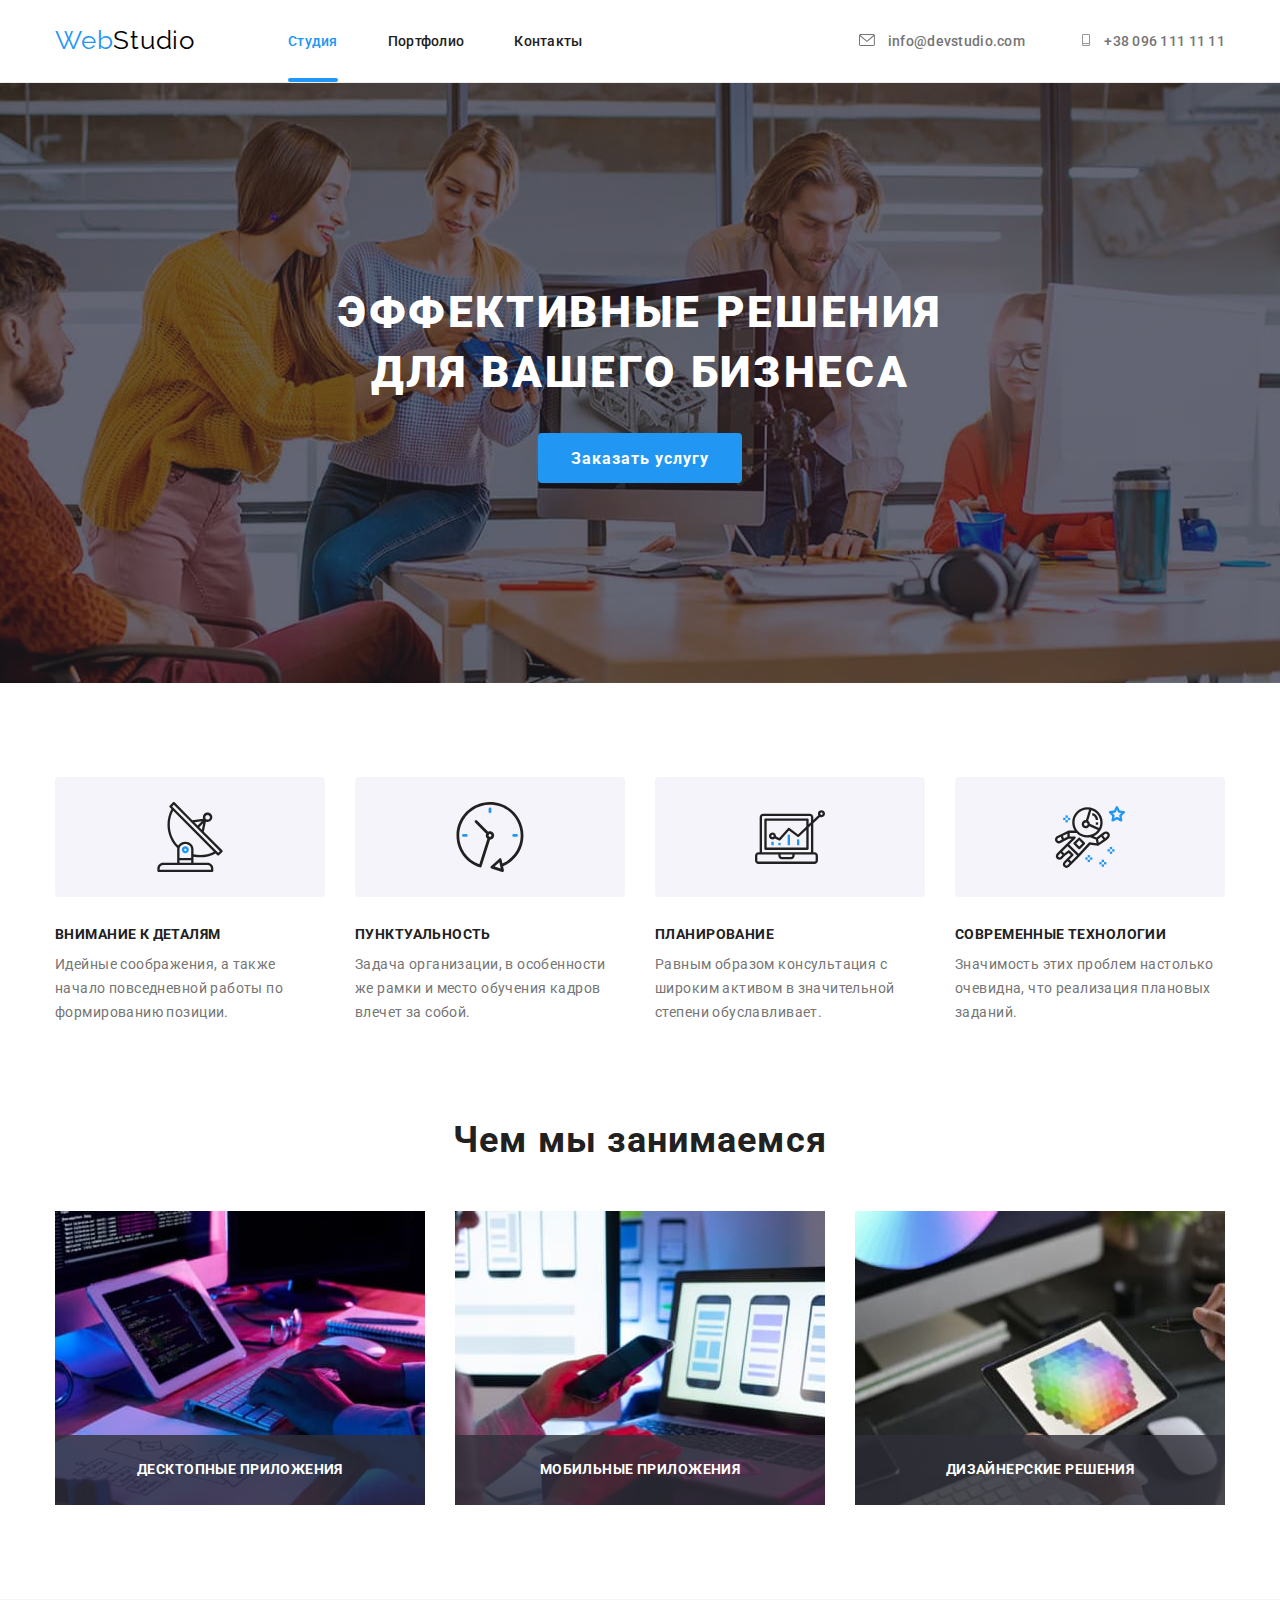
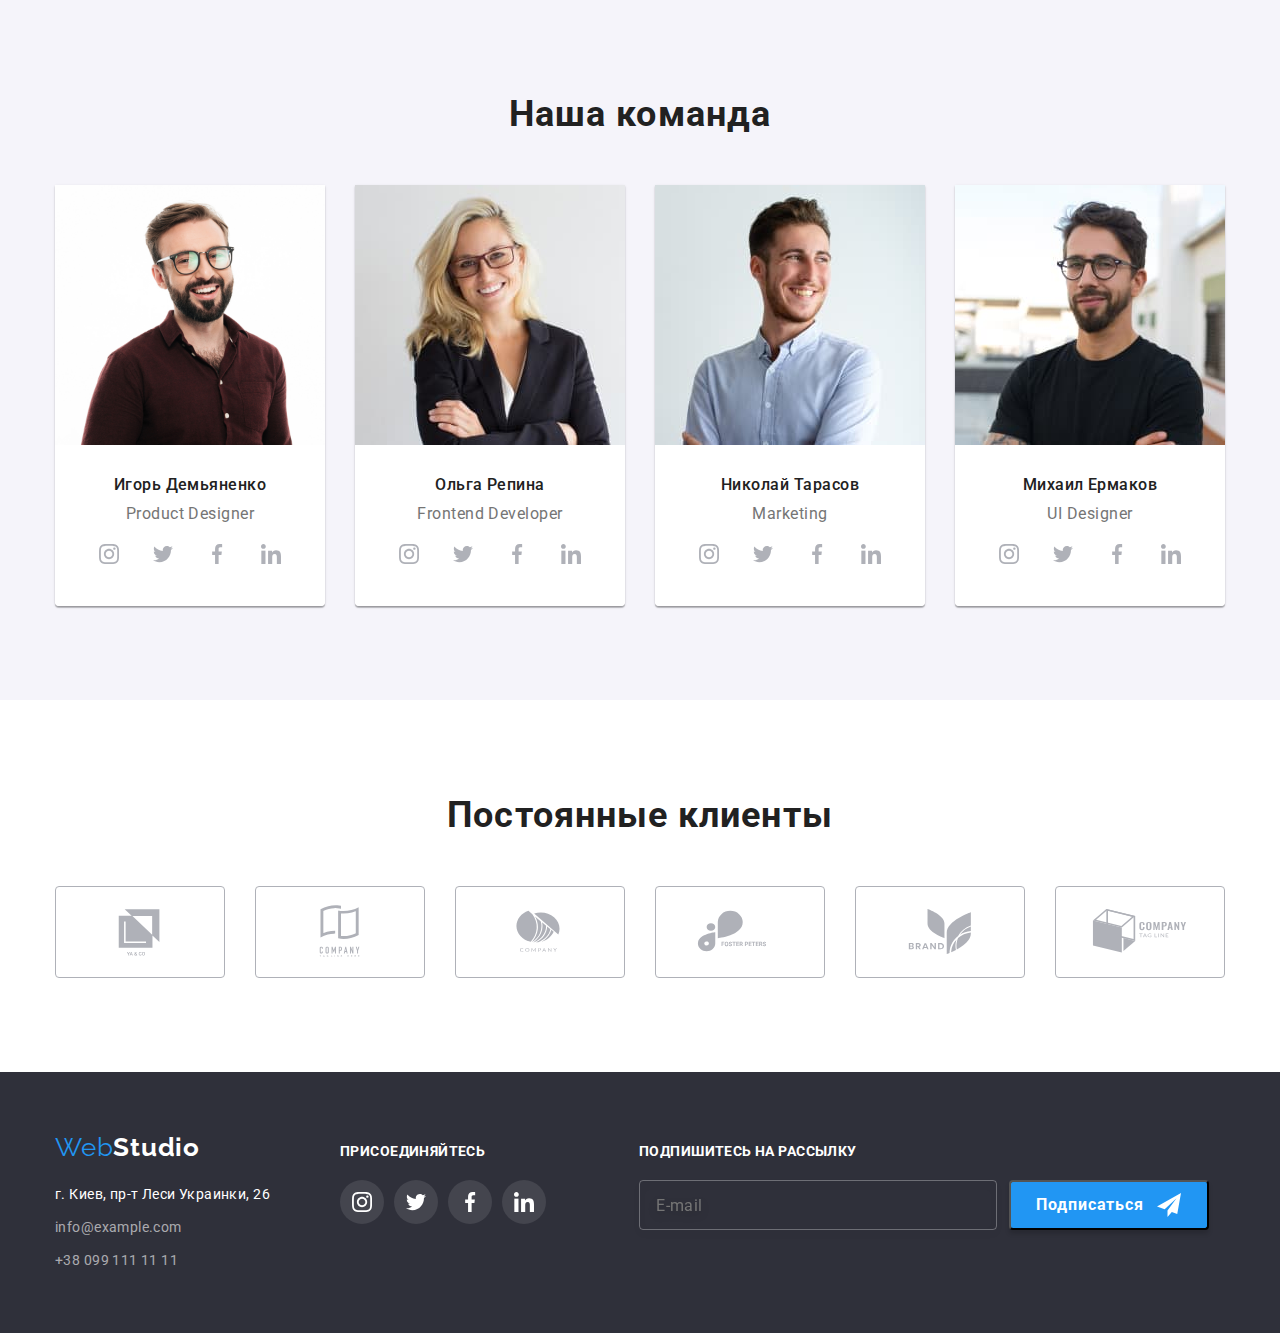
==== index.html @ d25ee1db "8 модуль старт" ====
<!DOCTYPE html>
<html lang="ru">

<head>
    <meta charset="UTF-8">
    <meta http-equiv="X-UA-Compatible" content="IE=edge">
    <meta name="viewport" content="width=device-width, initial-scale=1.0">
    <title>Document</title>   
    <link rel="preconnect" href="https://fonts.googleapis.com">
    <link rel="preconnect" href="https://fonts.gstatic.com" crossorigin>
    <link
        href="https://fonts.googleapis.com/css2?family=Raleway:wght@700&family=Roboto:wght@400;500;700;900&display=swap"
        rel="stylesheet">
        <link rel="stylesheet" href="https://cdnjs.cloudflare.com/ajax/libs/modern-normalize/1.1.0/modern-normalize.min.css">
        <link rel="stylesheet" href="./css/style.css">
</head>

<body>

    <header class="header">
<!-----------------Шапка с элементами навигации-------------->
        <nav class="container">
            <a href="./index.html" class="logo-web link">Web<span class="logo-studio-head">Studio</span></a>
            <ul class="nav-item-list list">
                <li class="item">
                    <a href="./index.html" class="nav-item-link link current">Студия</a>
                </li>
                <li class="item">
                    <a href="./portfolio.html" class="nav-item-link link">Портфолио</a>
                </li>
                <li class="item">
                    <a href="" class="nav-item-link link">Контакты</a>
                </li>
            </ul>
    
            <div class="header-contacts">
    
                <a href="mailto:info@devstudio.com" class="mail-header link">
                    <svg class="header-mail-icon" width="16" height="12">
                        <use href="./images/icons/symbol-defs.svg#icon-envelope">
                        </use>
                    </svg>
                    info@devstudio.com
                </a>
    
                <a href="tel:+380961111111" class="phone-header link">
                    <svg class="header-phone-icon" width="16" height="12">
                        <use href="./images/icons/symbol-defs.svg#icon-phone-header">
                        </use>
                    </svg>+38 096 111 11 11
                </a>
            </div>
        </nav>
    
    </header>
    <main>
<!----------------Герой--------------------------------->
            <section class="hero">
            <h1 class="hero-title">Эффективные решения <br>для вашего бизнеса<br></h1>
            <div class="container">
            <button class="hero-button" type="button" data-modal-open>Заказать услугу</button>
            </div>
        </section>

<!---------------Секция "особенности"------------------>
        <section class="features">
            <div class="container">
                <h2 class="features-list-title"></h2>
                <ul class="features-list list">
                    <li class="item">
                        <div class="each-feature">
                            <div class="feature-icon-area">
                                <svg class="feature-icon" width="70" height="70">
                                    <use href="./images/icons/symbol-defs.svg#icon-antenna-1">
                                    </use>
                                </svg>
                            </div>
                            <h3 class="features-title">Внимание к деталям</h3>
                            <p class="features-item">Идейные соображения, а также начало повседневной работы по формированию
                            позиции.</p>
                        </div>
                    </li>
                    <li class="item">
                        <div class="each-feature">
                            <div class="feature-icon-area">                            
                                <svg class="feature-icon" width="70" height="70">
                                    <use href="./images/icons/symbol-defs.svg#icon-clock-1">
                                    </use>
                                </svg>
                            </div>
                            <h3 class="features-title">Пунктуальность</h3>
                            <p class="features-item">Задача организации, в особенности же рамки и место обучения кадров влечет
                            за собой.</p>
                        </div>
                    </li>
                    <li class="item">
                        <div class="each-feature">
                            <div class="feature-icon-area">
                                <svg class="feature-icon" width="70" height="70">
                                    <use href="./images/icons/symbol-defs.svg#icon-diagram-1">
                                    </use>
                                </svg>
                            </div>
                            <h3 class="features-title">Планирование</h3>
                            <p class="features-item">Равным образом консультация с широким активом в значительной степени
                            обуславливает.</p>
                        </div>
                    </li>
                    <li class="item">
                        <div class="each-feature">
                            <div class="feature-icon-area">
                                <svg class="feature-icon" width="70" height="70">
                                    <use href="./images/icons/symbol-defs.svg#icon-astronaut-1">
                                    </use>
                                </svg>
                            </div>
                            <h3 class="features-title">Современные технологии</h3>
                            <p class="features-item">Значимость этих проблем настолько очевидна, что реализация плановых
                            заданий.</p>
                        </div>
                    </li>
                </ul>
            </div>
        </section>
<!----------------Чем мы занимаемся--------------------->
        <section class="what-are-we-doing">        
            <div class="container">
                <h2 class="what-are-we-doing-title">Чем мы занимаемся</h2>
                <ul class="what-are-we-doing-list list">
                    <li class="item">
                        <div class="what-are-we-doing-wrap">
                        <img class="what-are-we-doing-image" src="./images/what-are-we-doing/box-1.jpg" alt="руки на клавиатуре" width="370" height="294">
                        <p class="what-are-we-doing-sign">Десктопные приложения</p>
                        </div>
                    </li>
                    <li class="item">
                        <div class="what-are-we-doing-wrap">
                        <img class="what-are-we-doing-image" src="./images/what-are-we-doing/box-2.jpg" alt="ноутбук и смартфон" width="370" height="294">
                        <p class="what-are-we-doing-sign">Мобильные приложения</p>
                        </div>
                    </li>
                    <li class="item">
                        <div class="what-are-we-doing-wrap">
                        <img class="what-are-we-doing-image" src="./images/what-are-we-doing/box-3.jpg" alt="цветовая палитра на планшете" width="370" height="294">
                        <p class="what-are-we-doing-sign">Дизайнерские решения</p>
                        </div>
                    </li>
                </ul>
            </div>
        </section>
            
<!------------------Наша команда---------------------->
        
        <section class="our-team">
            <div class="container">
                <h2 class="our-team-title">Наша команда</h2>
                <ul class="our-team-list list">
                <li class="item">
                    <img class="team-image" src="./images/our-team/ihor.jpg" alt="Мужчина в очках и рубашке" width="270" height="260">
                    <div class="our-team-sign">
                        <h3 class="our-team-name">Игорь Демьяненко</h3>
                        <p class="our-team-spec">Product Designer</p>
                        <ul class="team-spec-soc-list list">
                            <li class="team-spec-soc-item">
                                <a href="" class="team-spec-soc-link link">
                                    <svg class="team-spec-soc-icon" width="20" height="20">
                                        <use href="./images/icons/symbol-defs.svg#icon-instagram-2">
                                        </use>
                                    </svg>
                                </a>
                            </li>
                            <li class="team-spec-soc-item">
                                <a href="" class="team-spec-soc-link link">
                                    <svg class="team-spec-soc-icon" width="20" height="20">
                                        <use href="./images/icons/symbol-defs.svg#icon-twitter-1">                                    
                                        </use>
                                    </svg>
                                </a>
                            </li>
                            <li class="team-spec-soc-item">
                                <a href="" class="team-spec-soc-link link">
                                    <svg class="team-spec-soc-icon" width="20" height="20">
                                        <use href="./images/icons/symbol-defs.svg#icon-facebook-1">
                                        </use>
                                    </svg>
                                </a>
                            </li>
                            <li class="team-spec-soc-item">
                                <a href="" class="team-spec-soc-link link">
                                    <svg class="team-spec-soc-icon" width="20" height="20">
                                        <use href="./images/icons/symbol-defs.svg#icon-linkedin-1">
                                        </use>
                                    </svg>
                                </a>
                            </li>
                        </ul>
                    </div>
                </li>
                <li class="item">
                    <img class="team-image" src="./images/our-team/olha.jpg" alt="Белокурая девушка в очках и костюме" width="270"
                        height="260">
                    <div class="our-team-sign">
                        <h3 class="our-team-name">Ольга Репина</h3>
                        <p class="our-team-spec">Frontend Developer</p>
                        <ul class="team-spec-soc-list list">
                            <li class="team-spec-soc-item">
                                <a href="" class="team-spec-soc-link link">
                                    <svg class="team-spec-soc-icon" width="20" height="20">
                                        <use href="./images/icons/symbol-defs.svg#icon-instagram-2">
                                        </use>
                                    </svg>
                                </a>
                            </li>
                            <li class="team-spec-soc-item">
                                <a href="" class="team-spec-soc-link link">
                                    <svg class="team-spec-soc-icon" width="20" height="20">
                                        <use href="./images/icons/symbol-defs.svg#icon-twitter-1">
                                        </use>
                                    </svg>
                                </a>
                            </li>
                            <li class="team-spec-soc-item">
                                <a href="" class="team-spec-soc-link link">
                                    <svg class="team-spec-soc-icon" width="20" height="20">
                                        <use href="./images/icons/symbol-defs.svg#icon-facebook-1">
                                        </use>
                                    </svg>
                                </a>
                            </li>
                            <li class="team-spec-soc-item">
                                <a href="" class="team-spec-soc-link link">
                                    <svg class="team-spec-soc-icon" width="20" height="20">
                                        <use href="./images/icons/symbol-defs.svg#icon-linkedin-1">
                                        </use>
                                    </svg>
                                </a>
                            </li>
                        </ul>
                    </div>
                </li>
                <li class="item">
                    <img class="team-image" src="./images/our-team/nik.jpg" alt="Мужчина в рубашке" width="270" height="260">
                    <div class="our-team-sign">
                        <h3 class="our-team-name">Николай Тарасов</h3>
                        <p class="our-team-spec">Marketing</p>
                        <ul class="team-spec-soc-list list">
                            <li class="team-spec-soc-item">
                                <a href="" class="team-spec-soc-link link">
                                    <svg class="team-spec-soc-icon" width="20" height="20">
                                        <use href="./images/icons/symbol-defs.svg#icon-instagram-2">
                                        </use>
                                    </svg>
                                </a>
                            </li>
                            <li class="team-spec-soc-item">
                                <a href="" class="team-spec-soc-link link">
                                    <svg class="team-spec-soc-icon" width="20" height="20">
                                        <use href="./images/icons/symbol-defs.svg#icon-twitter-1">
                                        </use>
                                    </svg>
                                </a>
                            </li>
                            <li class="team-spec-soc-item">
                                <a href="" class="team-spec-soc-link link">
                                    <svg class="team-spec-soc-icon" width="20" height="20">
                                        <use href="./images/icons/symbol-defs.svg#icon-facebook-1">
                                        </use>
                                    </svg>
                                </a>
                            </li>
                            <li class="team-spec-soc-item">
                                <a href="" class="team-spec-soc-link link">
                                    <svg class="team-spec-soc-icon" width="20" height="20">
                                        <use href="./images/icons/symbol-defs.svg#icon-linkedin-1">
                                        </use>
                                    </svg>
                                </a>
                            </li>
                        </ul>
                    </div>
                </li>
                <li class="item">
                    <img class="team-image" src="./images/our-team/michael.jpg" alt="Мужчина в очках и футболке" width="270" height="260">
                    <div class="our-team-sign">
                        <h3 class="our-team-name">Михаил Ермаков</h3>
                        <p class="our-team-spec">UI Designer</p>
                        <ul class="team-spec-soc-list list">
                            <li class="team-spec-soc-item">
                                <a href="" class="team-spec-soc-link link">
                                    <svg class="team-spec-soc-icon" width="20" height="20">
                                        <use href="./images/icons/symbol-defs.svg#icon-instagram-2">
                                        </use>
                                    </svg>
                                </a>
                            </li>
                            <li class="team-spec-soc-item">
                                <a href="" class="team-spec-soc-link link">
                                    <svg class="team-spec-soc-icon" width="20" height="20">
                                        <use href="./images/icons/symbol-defs.svg#icon-twitter-1">
                                        </use>
                                    </svg>
                                </a>
                            </li>
                            <li class="team-spec-soc-item">
                                <a href="" class="team-spec-soc-link link">
                                    <svg class="team-spec-soc-icon" width="20" height="20">
                                        <use href="./images/icons/symbol-defs.svg#icon-facebook-1">
                                        </use>
                                    </svg>
                                </a>
                            </li>
                            <li class="team-spec-soc-item">
                                <a href="" class="team-spec-soc-link link">
                                    <svg class="team-spec-soc-icon" width="20" height="20">
                                        <use href="./images/icons/symbol-defs.svg#icon-linkedin-1">
                                        </use>
                                    </svg>
                                </a>
                            </li>
                        </ul>
                    </div>
                </li>
                </ul>
            </div>
        </section>

<!-- --------ПОСТОЯННЫЕ КЛИЕНТЫ------------ -->

        <section class="regular-clients">
            <div class="container">
                <h2 class="regular-clients-title">Постоянные клиенты</h2>
                    <ul class="regular-clients-list list">
                        <li class="regular-clients-item">
                            <a href="" class="regular-clients-link">
                                <svg class="regular-clients-icon" width="106" height="60">
                                    <use href="./images/icons/symbol-defs.svg#icon-const-client-1">
                                    </use>
                                </svg>                             
                            </a>
                        </li>
                        <li class="regular-clients-item">
                            <a href="" class="regular-clients-link">
                                <svg class="regular-clients-icon" width="106" height="60">
                                    <use href="./images/icons/symbol-defs.svg#icon-const-client-2">
                                    </use>
                                </svg>
                            </a>
                        </li>
                        <li class="regular-clients-item">
                            <a href="" class="regular-clients-link">
                                <svg class="regular-clients-icon" width="106" height="60">
                                    <use href="./images/icons/symbol-defs.svg#icon-const-client-3">
                                    </use>
                                </svg>
                            </a>
                        </li>
                        <li class="regular-clients-item">
                            <a href="" class="regular-clients-link">
                                <svg class="regular-clients-icon" width="106" height="60">
                                    <use href="./images/icons/symbol-defs.svg#icon-const-client-4">
                                    </use>
                                </svg>
                            </a>
                        </li>
                        <li class="regular-clients-item">
                            <a href="" class="regular-clients-link">
                                <svg class="regular-clients-icon" width="106" height="60">
                                    <use href="./images/icons/symbol-defs.svg#icon-const-client-5">
                                    </use>
                                </svg>
                            </a>
                        </li>
                        <li class="regular-clients-item">
                            <a href="" class="regular-clients-link">
                                <svg class="regular-clients-icon" width="106" height="60">
                                    <use href="./images/icons/symbol-defs.svg#icon-const-client-6">
                                    </use>
                                </svg>
                            </a>
                        </li>
                    </ul>
        </section>
            
    </main>
    <footer>
<!----------------Подвал---------------------------->
        <div class="footer">
            <div class="container">
                <ul class="footer-list list">
                    <li class="first-footer-list">
                        <!-- ЛОГО ФУТЕР -->
                        <a href="./index.html" class="logo-web-footer link">Web<span class="logo-studio-foot">Studio</span></a>
                        <!--Адреса и контакты-->
                        <address class="adress">г. Киев, пр-т Леси Украинки, 26</address>
                            <div class="footer-contacts">
                                <a class="mail link" href="mailto:info@example.com">info@example.com</a>
                                <a class="phone link" href="tel:+380991111111">+38 099 111 11 11</a>
                            </div>
                    </li>
                    <li class="second-footer-list list">
                        <h3 class="second-footer-list-title">присоединяйтесь</h3>
                        <ul class="our-soc-links-list list">
                            <li class="our-soc-item">
                                <a href="" class="our-soc-link link">
                                    <svg class="our-soc-icon" width="20" height="20">
                                        <use href="./images/icons/symbol-defs.svg#icon-instagram-2">
                                        </use>
                                    </svg>
                                </a>
                            </li>
                            <li class="our-soc-item">
                            <a href="" class="our-soc-link link">
                                <svg class="our-soc-icon" width="20" height="20">
                                    <use href="./images/icons/symbol-defs.svg#icon-twitter-1">
                                    </use>
                                </svg>
                            </a>
                            </li>
                            <li class="our-soc-item">
                            <a href="" class="our-soc-link link">
                                <svg class="our-soc-icon" width="20" height="20">
                                    <use href="./images/icons/symbol-defs.svg#icon-facebook-1">
                                    </use>
                                </svg>
                            </a>
                            </li>
                            <li class="our-soc-item">
                            <a href="" class="our-soc-link link">
                                <svg class="our-soc-icon" width="20" height="20">
                                    <use href="./images/icons/symbol-defs.svg#icon-linkedin-1">
                                    </use>
                                </svg>
                            </a>
                            </li>
                        </ul>                        
                    </li>
                    <li class="email-footer">
                    <form class="form-email-footer">
                        <label class="form-email-footer-field">
                            <span class="form-emeil-label">Подпишитесь на рассылку</span>
                            <input type="e-mail" class="form-emeil-input" name="mail" placeholder="E-mail" />
                        </label>
                    </form>
                    </li>
                    <li class="submit-footer">
                        <form class="form-submit-footer">
                            <label class="form-submit-footer-lable">
                                <button type="submit" class="form-submit-btn">Подписаться</button>
                                <svg class="form-submit-footer-icon" width="24" height="24">
                                    <use href="./images/icons/symbol-defs.svg#icon-icon-send">
                                    </use>
                                </svg>
                            </label>
                        </form>
                    </li>                  
                        
                </ul>
            </div>
        </div>
    </footer>
    <!------------------ Модальное окно спрятано ------------------------------->

        <div class="modal-bcg is-hidden" data-modal>
            <div class="modal">
                <button type="button" class="modal-close" data-modal-close><svg class="close-icon" width="20" height="20">
                        <use href="./images/icons/symbol-defs.svg#icon-close-black-18dp-2-1">
                        </use>
                </svg></button> 
    <!-------------------Модальное окно содержание------------------------------>

                <h2 class="modal-title">Оставьте свои данные, мы вам перезвоним</h2>
                <form class="modal-form-inputs">
                    <label class="modal-form-field">
                        <span class="modal-form-label">Имя</span>
                        <div class="input-wrap">
                            <input type="text" class="modal-form-input" name="name" placeholder=" " />
                            <svg class="modal-icon" width="18" height="18">
                                <use href="./images/icons/symbol-defs.svg#icon-person-black">
                                </use>
                            </svg>                            
                        </div>                        
                        
                    </label>

                    <label class="modal-form-field">
                        <span class="modal-form-label">Телефон</span>
                            <div class="input-wrap">
                                <input type="tel" class="modal-form-input" name="tel" placeholder=" " />
                                <svg class="modal-icon" width="18" height="18">
                                    <use href="./images/icons/symbol-defs.svg#icon-phone-black">
                                    </use>
                                </svg>                                
                            </div>                        
                    </label>

                    <label class="modal-form-field">
                        <span class="modal-form-label">Почта</span>
                        <div class="input-wrap">
                            <input type="email" class="modal-form-input" name="mail" placeholder=" " />
                            <svg class="modal-icon" width="18" height="18">
                                <use href="./images/icons/symbol-defs.svg#icon-email-black">
                                </use>
                            </svg>                            
                        </div>                        
                    </label>                
                    <label class="modal-form-field">
                        <span class="modal-form-coment">Комментарий</span>
                        <textarea class="modal-text-area" placeholder="Введите текст" name="coment"></textarea>
                    </label>
                
                <div class="modal-form-check">
                    <label class="modal-form-field">
                        <input type="checkbox" class="modal-form-check-input" name="agreement-conditions" placeholder=" "/>
                        
                        <span class="modal-form-agree">Соглашаюсь с рассылкой и принимаю <a class="treaty-link" href="">Условия договора</a></span>
                    </label>
                </div>        
                    
                
                    <div class="button-submit">
                        <label class="modal-form-field">
                            <button type="submit" class="modal-form-submit-btn">Отправить</button>
                        </label>
                    </div>
                    
                </>
                
                          
            </div>
        </div>
    
    <script src="./js/modal.js"></script>
</body>
</html>
---- css/style.css ----
:root {
  --primary-text-color: #757575;
  --secondary-text-color: #212121;
  --tertiary-text-color: #ffffff;
  --accent-color: #2196f3;
  --timing-function: cubic-bezier(0.4, 0, 0.2, 1);
}

/* .font-family: "Raleway", sans-serif;
.font-family: "Roboto", sans-serif; */

/* Web-studio */
body {
  background-color: #ffffff;
  color: var(--primary-text-color);
  font-family: "Roboto", sans-serif;

}

.list {
  list-style: none;
  padding: 0px;
  margin: 0px;
}

.link {
  text-decoration: none;
}

/* Палитра цветов студия*/
/* #212121 вторичный цвет */
/* #757575 цвет основного текста */
/* #2196F3 акцент и "web" в лого */
/* #FFFFFF третичный белый, основной фон и фон шапки */
/* #000000 "studio" в лого чёрный */
/* #2F303A цвет фона героя и футера */
/* #F5F4FA цвет фона секции "наша команда" и кнопки фильтров */
/* rgba(255, 255, 255, 0.6) цвет e-mail и номера телефона футер */

.container {
  width: 1200px;
  padding-left: 15px;
  padding-right: 15px;
  margin: 0 auto;
  /* outline: 2px solid tomato; */
}

/* Стилизируем header */
.header {
  background-color: var(--tertiary-text-color);
  border-bottom: 1px solid #ECECEC;
}

/* Логотип */
.header .container {
  display: flex;
  align-items: center;
}

.logo-web {
  padding-bottom: 25px;
  padding-top: 24px;
  color: var(--accent-color);
  font-family: Raleway;
  font-weight: 700px;
  font-size: 26px;
  line-height: 1.19;
  letter-spacing: 0.03em;
}

.logo-studio-head {
  padding-bottom: 25px;
  padding-top: 24px;
  color: #000000;
  font-family: Raleway;
  font-weight: 700px;
  font-size: 26px;
  line-height: 1.19;
  letter-spacing: 0.03em;
}

/* --------------Элементы навигации---------- */
.nav-item-list {
  display: flex;
  margin-left: 93px ;
  padding-top: 32px;
  padding-bottom: 32px;
  }
.nav-item-link {
  transition-property: color;
  transition-duration: 250ms;
  transition-timing-function: var(--timing-function);
  font-weight: 500;
  font-size: 14px;
  line-height: 1.14;
  letter-spacing: 0.02em;
  color: var(--secondary-text-color);
}
.nav-item-list .item:not(:last-child) {
  margin-right: 50px;
}

.nav-item-list .nav-item-link {
  padding-top: 32px;
  padding-bottom: 32px;
}
.link.current {
  position: relative;
}
.link.current::after{
  content: "";
  position: absolute;
  display: block;
  left: 0px;
  bottom: -1px;
  width: 100%;
  height: 4px;
  background-color: var(--accent-color);
  border-radius: 2px;
  }
.header-contacts {
  margin-left: auto;
}
.mail-header {
  margin-right: 50px;
}

.header-contacts .mail-header,
.header-contacts .phone-header {
  transition-property: color;
  transition-duration: 250ms;
  transition-timing-function: var(--timing-function);
  padding-top: 32px;
  padding-bottom: 32px;
  font-weight: 500;
  font-size: 14px;
  line-height: 1.14;
  letter-spacing: 0.02em;
  color: var(--primary-text-color);
}

.nav-item-link:hover,
.nav-item-link:focus {
  color: var(--accent-color);

}

.header-contacts .mail-header:hover,
.header-contacts .mail-header:focus,
.header-contacts .phone-header:hover,
.header-contacts .phone-header:focus {
  color: var(--accent-color);
}

.header-mail-icon,
.header-phone-icon {
  margin-right: 10px;
  fill: currentColor
}

.nav-item-list .link.current {
  color: var(--accent-color);
}

/* ------------Герой----------------- */
.hero {
  max-width: 1600px;
  margin: 0 auto;
  padding-top: 200px;
  padding-bottom: 200px;
  text-align: center;
  background-color: #2f303a;
  background-image: linear-gradient(
    rgba(47, 48, 58, 0.4),
    rgba(47, 48, 58, 0.4)), 
    url(../images/hero/hero-bg.jpg);
    background-position: center;
    background-repeat: no-repeat;
    background-size: cover;
  }

.hero-title {
  color: var(--tertiary-text-color);
  font-weight: 900;
  font-size: 44px;
  line-height: 1.36;  
  letter-spacing: 0.06em;
  text-transform: uppercase;
  margin-top: 0px;
  margin-bottom: 30px;
}

.hero-button {
  transition-property: background-color;
  transition-duration: 250ms;
  transition-timing-function: var(--timing-function);
  display: inline-block;
  padding: 10px 32px;
  background-color: var(--accent-color);
  color: var(--tertiary-text-color);
  font-weight: 700;
  font-size: 16px;
  line-height: 1.88;
  cursor: pointer;
  border: 1px solid transparent;
  text-align: center;
  letter-spacing: 0.06em;
  min-width: 200px;
  height: 50px;
  border-radius: 4px;
  }
  .hero-button:hover,
  .hero-button:focus{
    background-color: #188CE8;
  }

/* ----------------Особенности-------------------- */
.features {
  padding-top: 94px;
  padding-bottom: 94px;
}
.feature-icon-area {
  display: flex;
  width: 270px;
  height: 120px;
  align-items: center;
  justify-content: center;
  background-color: #F5F4FA;
  border-radius: 4px;
}
.features-list-title{
  margin-top: 0px;
  margin-bottom: 0px;
}
.features-title {
  color: var(--secondary-text-color);
  font-weight: 700;
  font-size: 14px;
  line-height: 1.14;
  letter-spacing: 0.03em;
  text-transform: uppercase;
  margin-bottom: 10px;
  margin-top: 30px;
}
.features-list {
  display: flex;
  }
.features-list .item{
  width: 270px;    
}
  .features-list .item:not(:last-child){
  margin-right: 30px;
  }
.features-item {
  font-size: 14px;
  line-height: 1.71;
  letter-spacing: 0.03em;
  margin-bottom: 0px;
  margin-top: 0px;
}
/* -------------Чем мы занимаемся------------------- */
.what-are-we-doing {
text-align: center;
padding-bottom: 94px;
  }
.what-are-we-doing-title {
  color: var(--secondary-text-color);
  font-weight: 700;
  font-size: 36px;
  line-height: 1.17;
  letter-spacing: 0.03em;
  margin-top: 0px;
  margin-bottom: 50px;
  }
  .what-are-we-doing-list{
    display: flex
  }
  .what-are-we-doing-list .item:not(:last-child){
    margin-right: 30px;
  }
  .what-are-we-doing-image {
    display: block;
  }
  .what-are-we-doing-wrap {
    position: relative;
  }
   .what-are-we-doing-sign {
    position: absolute;
    margin-bottom: 0px;
    margin-top: 0px;
    left: 0;
    bottom: 0;
    align-items: center;
    padding-top: 27px;
    padding-bottom: 27px;
    font-weight: 700;
    font-size: 14px;
    line-height: 1.14;
    text-align: center;
    letter-spacing: 0.03em;
    text-transform: uppercase;
    background-color: rgba(47, 48, 58, 0.8);
    width: 100%;
    height: 70px;
    color: var(--tertiary-text-color);
    } 
  /* -----------------------Наша команда-------------------- */
  .our-team {
    text-align: center;
    background-color: #f5f4fa;
    padding-bottom: 94px; 
    padding-top: 94px;
    }
    
  .our-team-list .item {
    box-shadow: 0px 1px 3px rgba(0, 0, 0, 0.12),
    0px 1px 1px rgba(0, 0, 0, 0.14),
    0px 2px 1px rgba(0, 0, 0, 0.2);
    border-radius: 0px 0px 4px 4px;    
  }
.our-team-title,
.regular-clients-title {
  color: var(--secondary-text-color);
  font-weight: 700;
  font-size: 36px;
  line-height: 1.17;
  letter-spacing: 0.03em;  
  margin-top: 0px;
  margin-bottom: 50px;
}
.team-image{
  display: block;
}

.our-team-list{
  display: flex;
}
.our-team-list .item:not(:last-child){
  margin-right: 30px;
}
.our-team-sign{
padding-top: 30px;
padding-bottom: 30px;
background-color: var(--tertiary-text-color);
border-radius: 0px 0px 4px 4px;
}
.our-team-name {
  color: var(--secondary-text-color);
  font-weight: 500;
  font-size: 16px;
  line-height: 1.19;  
  letter-spacing: 0.03em;
  margin-top: 0px;
  margin-bottom: 10px;
}
.our-team-spec { 
  font-size: 16px;
  line-height: 1.19;  
  letter-spacing: 0.03em;
  margin-top: 0px;
  margin-bottom: 9px;
}
.team-spec-soc-list{
  display: flex;
  justify-content: center;
  
}
.team-spec-soc-item + .team-spec-soc-item {
  margin-left: 10px;
}
.team-spec-soc-link {
  transition-property: background-color;
  transition-duration: 250ms;
  transition-timing-function: var(--timing-function);
  display: flex;
  align-items: center;
  justify-content: center;
  width: 44px;
  height: 44px;
  border-radius: 50%;
}
.team-spec-soc-link .team-spec-soc-icon {
  transition-property: fill;
  transition-duration: 250ms;
  transition-timing-function: var(--timing-function);
}
.team-spec-soc-icon {
  fill: #AFB1B8;
}
.team-spec-soc-link:hover,
.team-spec-soc-link:focus {
  background-color: var(--accent-color);
}
.team-spec-soc-link:hover .team-spec-soc-icon,
.team-spec-soc-link:focus .team-spec-soc-icon {
  fill: var(--tertiary-text-color);
}

/* ------------Постоянные клиенты------------- */

.regular-clients {
  text-align: center;  
  padding-bottom: 94px;
  padding-top: 94px;
}
.regular-clients-list {
  display: flex;
  justify-content: center;
}
.regular-clients-link {
  transition-property: border-color;
  transition-duration: 250ms;
  transition-timing-function: var(--timing-function);
  display: flex;
  align-items: center;
  justify-content: center;
  color: #AFB1B8;
  border: 1px solid #AFB1B8;
  border-radius: 4px;
  width: 170px;
  height: 92px;  
}
.regular-clients-item + .regular-clients-item {
  margin-left: 30px;
}
.regular-clients-icon {
  fill: #AFB1B8
}
.regular-clients-link .regular-clients-icon {
  transition-property: fill;
  transition-duration: 250ms;
  transition-timing-function: var(--timing-function);
}
.regular-clients-link:hover,
.regular-clients-link:focus {
 cursor: pointer;
 border-color: var(--accent-color);
 
}
.regular-clients-link:hover .regular-clients-icon,
.regular-clients-link:focus .regular-clients-icon { 
  fill: var(--accent-color);
  }


/* ------------portfolio.html-------------------- */
.portfolio {
  padding-top: 94px;
  padding-bottom: 94px;
}

.portfolio-title{
  margin-top: 0px;
  margin-bottom: 0px;
}
/* кнопки фильтров */
button {
  font: inherit;  
}
.filter-buttons{
  display: flex;  
  padding-bottom: 50px;
  
  justify-content: center;
}

.filter-button { 
  transition-property: background-color, box-shadow;
  transition-duration: 250ms;
  transition-timing-function: var(--timing-function); 
  padding-left: 22px;
  padding-right: 22px; 
  height: 38px;
  cursor: pointer;
  font-weight: 500;
  font-size: 16px;
  line-height: 1.62;
  text-align: center;
  letter-spacing: 0.03em;
  color: var(--secondary-text-color);
  background: #f5f4fa;
  border-radius: 4px;
  border: 0;
  
}
.filter-buttons .item:not(:last-child){
  margin-right: 8px;
}

.filter-button:hover,
.filter-button:focus {
  color: var(--tertiary-text-color);
  background-color: var(--accent-color);
  box-shadow: 0px 3px 1px rgba(0, 0, 0, 0.1), 0px 1px 2px rgba(0, 0, 0, 0.08),
    0px 2px 2px rgba(0, 0, 0, 0.12);
}

/* -----------------------проэкты--------------------- */
.our-projects {
  display: flex;
  flex-wrap: wrap;
}
.our-projects .item {
  transition-property: box-shadow;
  transition-duration: 250ms;
  transition-timing-function: var(--timing-function);
  width: calc((100% - 2 * 30px) / 3);
  margin-right: 30px;
  margin-bottom: 30px;
  cursor: pointer;  
}
  .our-projects .item:nth-child(3n) {
  margin-right: 0px;
}
 .our-projects .item:nth-last-child(-n+3){
  margin-bottom: 0px; 
}
.our-projects .item:hover {
  box-shadow: 0px 1px 1px rgba(0, 0, 0, 0.12),
  0px 4px 4px rgba(0, 0, 0, 0.06),
  1px 4px 6px rgba(0, 0, 0, 0.16);
}
.image-of-project{
  display: block;
}
.our-projects .item:hover .our-projects-cover-text{
  transform: translateY(0);
}
.our-projects-wrap {
  display: flex;
  position: relative;
  overflow: hidden;
}
.our-projects-cover-text {
  position: absolute;
  width: 100%;
  height: 100%;
  top: 0px;
  left: 0px;
  margin-top: 0px;
  margin-bottom: 0px;
  padding: 63px 24px;
  font-size: 18px;
  line-height: 1.56;
  letter-spacing: 0.03em;
  color: var(--tertiary-text-color);
  background-color: rgba(33, 150, 243, 0.9);
  transform: translateY(100%);
  transition: transform 250ms var(--timing-function);
  
}
.project-sign {
padding-top: 20px;
padding-right: 24px;
padding-bottom: 20px;
padding-left: 24px;

border-right: 1px solid #EEEEEE;
border-bottom: 1px solid #EEEEEE;
border-left: 1px solid #EEEEEE;
}
.our-project-name {
  margin-top: 0px;
  margin-bottom: 0px;
  
  color: var(--secondary-text-color);
  font-weight: 700;
  font-size: 18px;
  line-height: 2;
  letter-spacing: 0.06em;  
}
.our-project-id {
  margin-top: 0px;
  margin-bottom: 0px;
  
  font-size: 16px;
  line-height: 1.89;
  letter-spacing: 0.03em;
  }

/* ------------------Подвал------------------- */
.footer {
  background-color: #2f303a;
  padding-top: 60px;
  padding-bottom: 60px;
  }
  .footer-list {
    display: flex;
  } 
  .logo-web-footer{
    color: var(--accent-color);
    font-family: Raleway;
    font-weight: 700px;
    font-size: 26px;
    line-height: 1.19;
    letter-spacing: 0.03em;
  }
.logo-studio-foot {
  color: var(--tertiary-text-color);
  font-family: "Raleway";
  font-weight: 700;
  font-size: 26px;
  line-height: 1.19;
  letter-spacing: 0.03em;
  }
.first-footer-list {
    margin-right: 70px;
  }
    
.adress {
  color: var(--tertiary-text-color);
  font-style: normal;
  font-size: 14px;
  line-height: 1.71;
  letter-spacing: 0.03em;
  margin-top: 20px;
  margin-bottom: 9px;
}
.footer-contacts {
  display: flex;
  flex-direction: column;
  }
.mail {
  margin-bottom: 9px;
}

.footer-contacts .mail,
.footer-contacts .phone {
  transition-property: color;
  transition-duration: 250ms;
  transition-timing-function: var(--timing-function);
  font-size: 14px;
  line-height: 1.71;
  letter-spacing: 0.03em;
  color: rgba(255, 255, 255, 0.6);
  }

.footer-contacts .mail:hover,
.footer-contacts .mail:focus,
.footer-contacts .phone:hover,
.footer-contacts .phone:focus {
  color: var(--accent-color);
}

.second-footer-list-title {
  color: var(--tertiary-text-color);
  font-weight: 700;
  font-size: 14px;
  line-height: 1.14;
  letter-spacing: 0.03em;
  text-transform: uppercase;
  
  margin-top: 12px;
  margin-bottom: 20px;
  
}
.our-soc-links-list {
  display: flex;
  
}
.our-soc-link {
  transition-property: background-color;
  transition-duration: 250ms;
  transition-timing-function: var(--timing-function);
  display: flex;
  width: 44px;
  height: 44px;
  border-radius: 50%;
  background-color: rgba(255, 255, 255, 0.1);
  align-items: center;
  justify-content: center;
}
.our-soc-item + .our-soc-item {
 margin-left: 10px;
}
.our-soc-icon {
  fill: var(--tertiary-text-color);
}
.our-soc-link:hover,
.our-soc-link:focus {
  background-color: var(--accent-color);
}

/* --------------Форма подписки--------- */

.form-email-footer-field {
  display: flex;
  flex-direction: column;
}

.form-emeil-label {
  font-weight: 700;
  font-size: 14px;
  line-height: 1.14;
  letter-spacing: 0.03em;
  text-transform: uppercase;
  margin-top: 12px;
  margin-left: 93px;
  margin-bottom: 20px;
  color: var(--tertiary-text-color)

}
.form-emeil-input {
  margin-left: 93px;
  padding-left: 16px;
  width: 358px;
  height: 50px;
  border: 1px solid rgba(255, 255, 255, 0.3);
  font-size: 16px;
  line-height: 1.25;
  align-items: center;
  letter-spacing: 0.03em;
  color: rgba(255, 255, 255, 0.6);
  filter: drop-shadow(0px 4px 4px rgba(0, 0, 0, 0.15));
  border-radius: 4px;
  background-color: transparent;
}
.form-submit-footer-lable {
  position: relative;
  display: flex;
  
}
.form-submit-btn { 
  margin-top: 48px;
  margin-left: 12px;
  width: 200px;
  height: 50px;
  font-weight: 700;
  font-size: 16px;
  line-height: 1.88;
  padding-left: 0;
  padding-right: 38px;
  letter-spacing: 0.06em;
  color: var(--tertiary-text-color);
  background: var(--accent-color);
  box-shadow: 0px 4px 4px rgba(0, 0, 0, 0.15);
  border-radius: 4px;
  outline: transparent;
}
.form-submit-footer-icon {
  position: absolute;
  bottom: 13px;
  right: 28px;
  align-items: center;
}




/* -----------Модальное окно------------ */

.modal-close {
  position: absolute;
  top: 8px;
  right: 8px;
  display: flex;
  align-items: center;
  justify-content: center;
  width: 30px;
  height: 30px;
  border-radius: 50%;
  border: 1px solid rgba(0, 0, 0, 0.1);
  background-color: var(--tertiary-text-color);
}
.modal-close:hover + .close-icon {
  fill: var(--accent-color);
}
.modal-bcg {
  position: fixed;
  top: 0;
  width: 100%;
  height: 100%;
  background: rgba(0, 0, 0, 0.2);
  opacity: 1;
  transition: opacity 250ms, visibility 250ms var(--timing-function);
  
}
.modal {
  position: absolute;
  top: 50%;
  left: 50%;
  transform: translate(-50%, -50%) scale(1);
  width: 528px;
  min-height: 581px;
  background: var(--tertiary-text-color);
  box-shadow: 0px 1px 3px rgba(0, 0, 0, 0.12),
  0px 1px 1px rgba(0, 0, 0, 0.14),
  0px 2px 1px rgba(0, 0, 0, 0.2);
  border-radius: 4px;
  transition: transform 250ms;
}
.modal-title {
  margin: 40px 40px 12px 40px;
  font-weight: 700;
  font-size: 20px;
  line-height: 1.15;
  text-align: center;
  letter-spacing: 0.03em;
  
  color: #212121;
}
textarea {
  resize: none;
}

.modal-form-inputs {  
  display: flex;
  flex-direction: column;
  width: 448px;
  height: 342px;  
  margin-left: auto;
  margin-right: auto;
  
}
.input-wrap {  
  position: relative;
  
}
.modal-form-label {
  display: block;  
  font-size: 12px;
  line-height: 1.17;
  letter-spacing: 0.01em;
  margin-bottom: 4px;
}

.modal-form-input {   
  padding-left: 42px;  
  width: 100%;
  height: 40px;  
  border: 1px solid rgba(33, 33, 33, 0.2);
  background-color: transparent;
  border-radius: 4px;
  outline: none;
    
}
.modal-form-input:focus {
  border-color: var(--accent-color);
}
.modal-form-input:focus + .modal-icon {
  fill: var(--accent-color);
}

.modal-form-coment {
  display: block;
  margin-bottom: 4px;
  font-size: 12px;
  line-height: 1.17;
  letter-spacing: 0.01em;
 }
.modal-form-inputs .modal-form-field:nth-child(-n+3) {
  margin-bottom: 10px;
}

.modal-text-area {  
  width: 100%;
  height: 120px;  
  border: 1px solid rgba(33, 33, 33, 0.2);
  border-radius: 4px;
  outline: none;
}
.modal-text-area:focus {
  border-color: var(--accent-color);
}
.modal-text-area::placeholder {
  font-size: 12px;
  line-height: 14px;
  letter-spacing: 0.01em; 
  padding: 12px 16px;
  color: rgba(117, 117, 117, 0.5);
}
.modal-icon {
  position: absolute;
  left: 12px;  
  top: 50%;
  transform: translateY(-50%);
}
.modal-form-check {
  
  margin-left: auto;
  margin-right: auto;
  margin-top: 20px;
  margin-bottom: 30px;

}
.modal-form-agree {
  display: flex;
  align-items: center;
  
  font-size: 14px;
  line-height: 1.71;
  letter-spacing: 0.03em;

}

.modal-form-check-input {
  appearance: none;
  position: absolute;
}
.modal-form-agree::before {
  content: "";
  display: inline-block;
  align-items: center;
  width: 16px;
  height: 15px;
  border: 2px solid;
  border-color: #212121;
  border-radius: 3px;
  
} 
.modal-form-check-input:checked + .modal-form-agree::before {
  border-color: var(--accent-color);
  background-color: var(--accent-color);
  background-image: url('../images/icons/Vector.svg');
  background-size: contain;
  background-origin: border-box;

}


.treaty-link {
  color: var(--accent-color);
  text-decoration: underline;
}
.button-submit {
  display: block;
  margin-left: auto;
  margin-right: auto;
  
  
}
.modal-form-submit-btn {
  transition-property: background-color;
  transition-duration: 250ms;
  transition-timing-function: var(--timing-function);
  display: inline-block;
  padding: 10px 55px;
  min-width: 200px;
  height: 50px;
  background-color: var(--accent-color);
  color: var(--tertiary-text-color);
  font-weight: 700;
  font-size: 16px;
  line-height: 1.88;
  cursor: pointer;
  border: 1px solid transparent;
  text-align: center;
  letter-spacing: 0.06em;
  
  border-radius: 4px;
  }
  
  .modal-form-submit-btn:hover,
  .modal-form-submit-btn:focus {
    background-color: #188CE8;
    box-shadow: 0px 4px 4px rgba(0, 0, 0, 0.15);
}
.modal-close:hover,
.modal-close:focus {
  fill: var(--accent-color);
}




.is-hidden {
  opacity: 0;
  pointer-events: none;
  visibility: hidden;
 }
 
.modal-bcg.is-hidden .modal {
  transform: translate(-50%, -50%) scale(1.3);
}
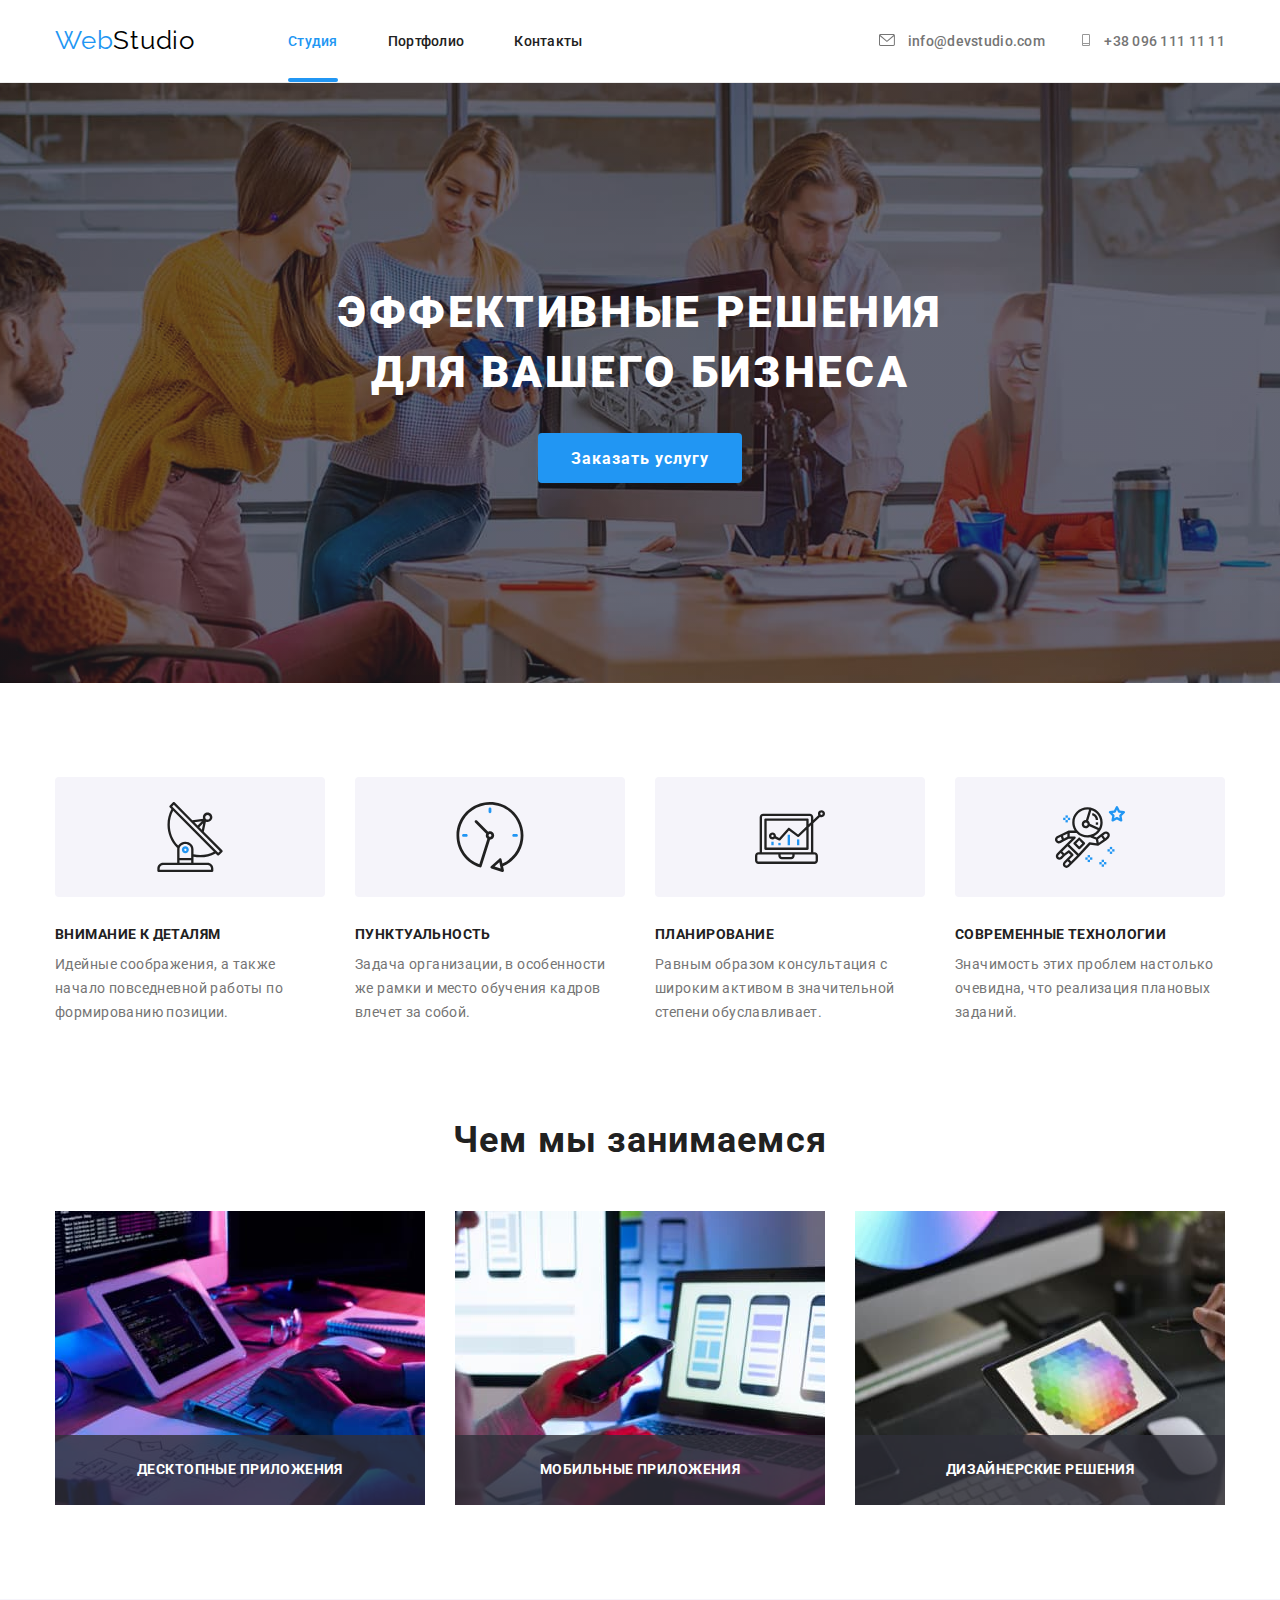
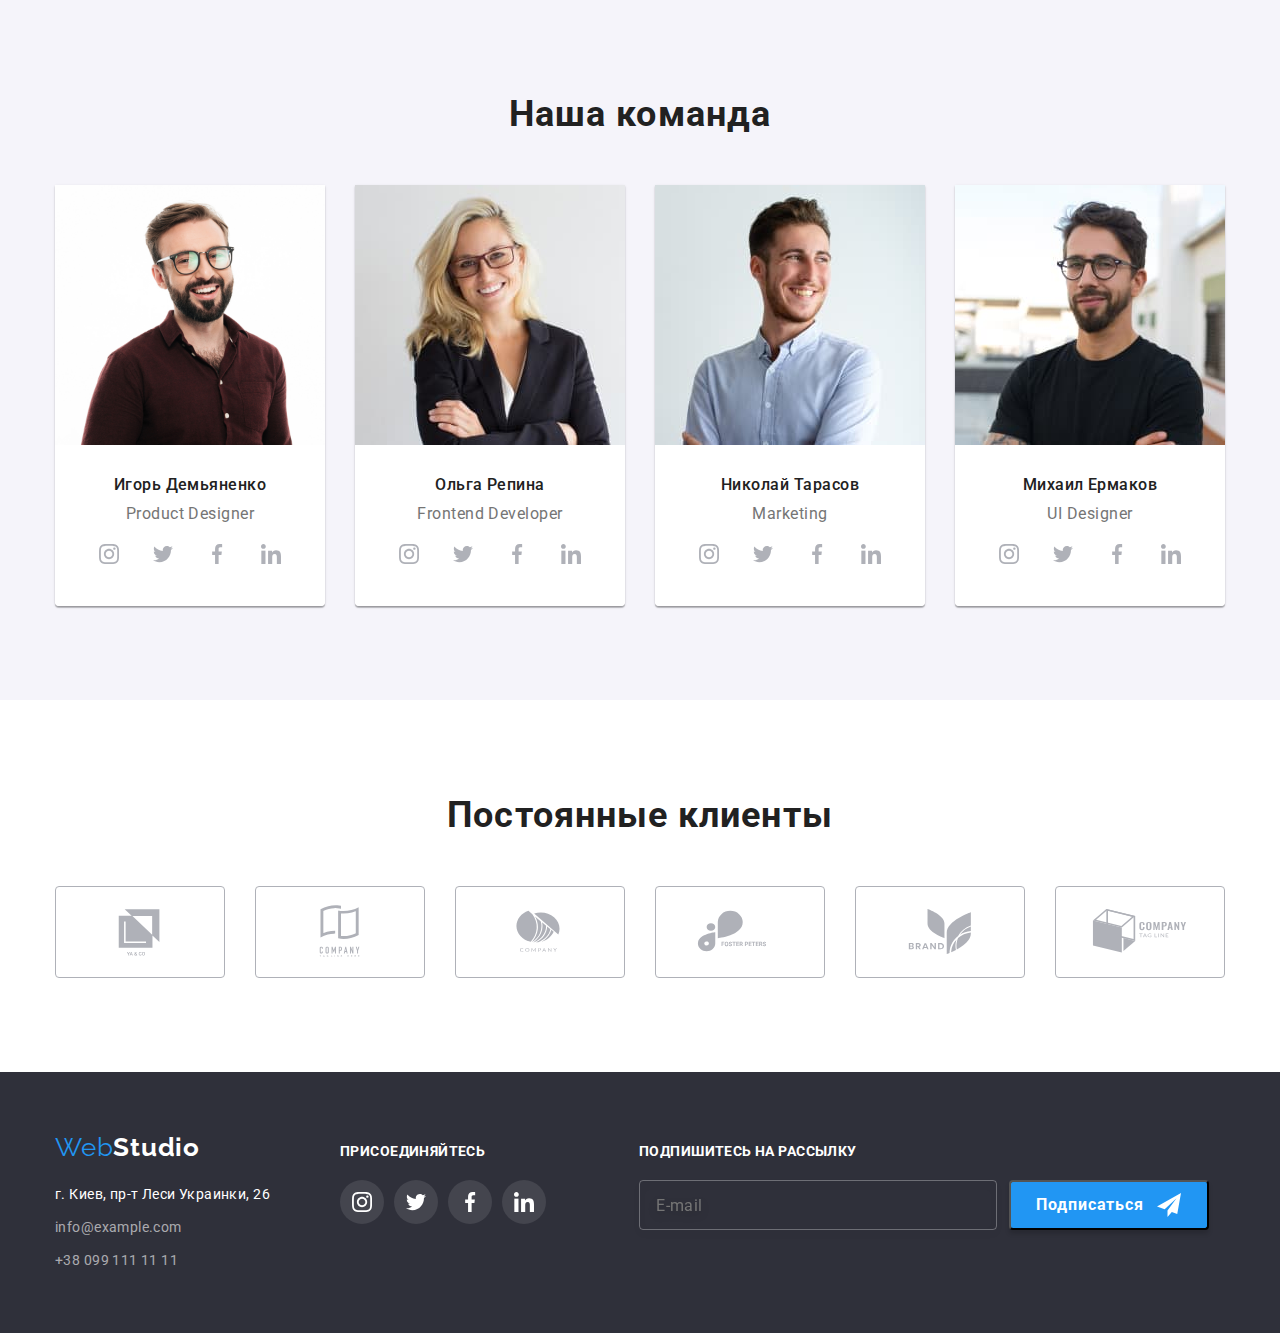
==== commit c8150e99: "бем без модификатора" ====
--- a/index.html
+++ b/index.html
@@ -13,6 +13,7 @@
         rel="stylesheet">
         <link rel="stylesheet" href="https://cdnjs.cloudflare.com/ajax/libs/modern-normalize/1.1.0/modern-normalize.min.css">
         <link rel="stylesheet" href="./css/style.css">
+        <link rel="stylesheet" href="./css/main.min.css">
 </head>
 
 <body>
@@ -20,31 +21,31 @@
     <header class="header">
 <!-----------------Шапка с элементами навигации-------------->
         <nav class="container">
-            <a href="./index.html" class="logo-web link">Web<span class="logo-studio-head">Studio</span></a>
-            <ul class="nav-item-list list">
-                <li class="item">
-                    <a href="./index.html" class="nav-item-link link current">Студия</a>
-                </li>
-                <li class="item">
-                    <a href="./portfolio.html" class="nav-item-link link">Портфолио</a>
-                </li>
-                <li class="item">
-                    <a href="" class="nav-item-link link">Контакты</a>
+            <a href="./index.html" class="logo-web header__logo-web link">Web<span class="logo-studio header__logo-studio">Studio</span></a>
+            <ul class="nav-menu list">
+                <li class="nav-menu__item">
+                    <a href="./index.html" class="nav-menu__link link current">Студия</a>
+                </li>
+                <li class="nav-menu__item">
+                    <a href="./portfolio.html" class="nav-menu__link link">Портфолио</a>
+                </li>
+                <li class="nav-menu__item">
+                    <a href="" class="nav-menu__link link">Контакты</a>
                 </li>
             </ul>
     
             <div class="header-contacts">
     
-                <a href="mailto:info@devstudio.com" class="mail-header link">
-                    <svg class="header-mail-icon" width="16" height="12">
+                <a href="mailto:info@devstudio.com" class="header-contacts__mail link">
+                    <svg class="header-contacts__icon" width="16" height="12">
                         <use href="./images/icons/symbol-defs.svg#icon-envelope">
                         </use>
                     </svg>
                     info@devstudio.com
                 </a>
     
-                <a href="tel:+380961111111" class="phone-header link">
-                    <svg class="header-phone-icon" width="16" height="12">
+                <a href="tel:+380961111111" class="header-contacts__phone link">
+                    <svg class="header-contacts__icon" width="16" height="12">
                         <use href="./images/icons/symbol-defs.svg#icon-phone-header">
                         </use>
                     </svg>+38 096 111 11 11
@@ -56,66 +57,66 @@
     <main>
 <!----------------Герой--------------------------------->
             <section class="hero">
-            <h1 class="hero-title">Эффективные решения <br>для вашего бизнеса<br></h1>
+            <h1 class="hero__title">Эффективные решения <br>для вашего бизнеса</h1>
             <div class="container">
-            <button class="hero-button" type="button" data-modal-open>Заказать услугу</button>
+            <button class="hero__button" type="button" data-modal-open>Заказать услугу</button>
             </div>
         </section>
 
 <!---------------Секция "особенности"------------------>
         <section class="features">
             <div class="container">
-                <h2 class="features-list-title"></h2>
-                <ul class="features-list list">
-                    <li class="item">
+                <h2 class="features__title"></h2>
+                <ul class="features-menu list">
+                    <li class="features-menu__item">
                         <div class="each-feature">
-                            <div class="feature-icon-area">
-                                <svg class="feature-icon" width="70" height="70">
+                            <div class="feature">
+                                <svg class="feature__icon" width="70" height="70">
                                     <use href="./images/icons/symbol-defs.svg#icon-antenna-1">
                                     </use>
                                 </svg>
                             </div>
-                            <h3 class="features-title">Внимание к деталям</h3>
-                            <p class="features-item">Идейные соображения, а также начало повседневной работы по формированию
+                            <h3 class="each-feature__title">Внимание к деталям</h3>
+                            <p class="each-feature__item">Идейные соображения, а также начало повседневной работы по формированию
                             позиции.</p>
                         </div>
                     </li>
-                    <li class="item">
+                    <li class="features-menu__item">
                         <div class="each-feature">
-                            <div class="feature-icon-area">                            
-                                <svg class="feature-icon" width="70" height="70">
+                            <div class="feature">                            
+                                <svg class="feature__icon" width="70" height="70">
                                     <use href="./images/icons/symbol-defs.svg#icon-clock-1">
                                     </use>
                                 </svg>
                             </div>
-                            <h3 class="features-title">Пунктуальность</h3>
-                            <p class="features-item">Задача организации, в особенности же рамки и место обучения кадров влечет
+                            <h3 class="each-feature__title">Пунктуальность</h3>
+                            <p class="each-feature__item">Задача организации, в особенности же рамки и место обучения кадров влечет
                             за собой.</p>
                         </div>
                     </li>
-                    <li class="item">
+                    <li class="features-menu__item">
                         <div class="each-feature">
-                            <div class="feature-icon-area">
-                                <svg class="feature-icon" width="70" height="70">
+                            <div class="feature">
+                                <svg class="feature__icon" width="70" height="70">
                                     <use href="./images/icons/symbol-defs.svg#icon-diagram-1">
                                     </use>
                                 </svg>
                             </div>
-                            <h3 class="features-title">Планирование</h3>
-                            <p class="features-item">Равным образом консультация с широким активом в значительной степени
+                            <h3 class="each-feature__title">Планирование</h3>
+                            <p class="each-feature__item">Равным образом консультация с широким активом в значительной степени
                             обуславливает.</p>
                         </div>
                     </li>
-                    <li class="item">
+                    <li class="features-menu__item">
                         <div class="each-feature">
-                            <div class="feature-icon-area">
-                                <svg class="feature-icon" width="70" height="70">
+                            <div class="feature">
+                                <svg class="feature__icon" width="70" height="70">
                                     <use href="./images/icons/symbol-defs.svg#icon-astronaut-1">
                                     </use>
                                 </svg>
                             </div>
-                            <h3 class="features-title">Современные технологии</h3>
-                            <p class="features-item">Значимость этих проблем настолько очевидна, что реализация плановых
+                            <h3 class="each-feature__title">Современные технологии</h3>
+                            <p class="each-feature__item">Значимость этих проблем настолько очевидна, что реализация плановых
                             заданий.</p>
                         </div>
                     </li>
--- a/css/style.css
+++ b/css/style.css
@@ -57,7 +57,7 @@
   align-items: center;
 }
 
-.logo-web {
+.header__logo-web {
   padding-bottom: 25px;
   padding-top: 24px;
   color: var(--accent-color);
@@ -68,7 +68,7 @@
   letter-spacing: 0.03em;
 }
 
-.logo-studio-head {
+.header__logo-studio {
   padding-bottom: 25px;
   padding-top: 24px;
   color: #000000;
@@ -80,13 +80,13 @@
 }
 
 /* --------------Элементы навигации---------- */
-.nav-item-list {
+.nav-menu {
   display: flex;
   margin-left: 93px ;
   padding-top: 32px;
   padding-bottom: 32px;
   }
-.nav-item-link {
+.nav-menu__link {
   transition-property: color;
   transition-duration: 250ms;
   transition-timing-function: var(--timing-function);
@@ -96,11 +96,11 @@
   letter-spacing: 0.02em;
   color: var(--secondary-text-color);
 }
-.nav-item-list .item:not(:last-child) {
+.nav-menu .nav-menu__item:not(:last-child) {
   margin-right: 50px;
 }
 
-.nav-item-list .nav-item-link {
+.nav-menu .nav-menu__link {
   padding-top: 32px;
   padding-bottom: 32px;
 }
@@ -121,12 +121,12 @@
 .header-contacts {
   margin-left: auto;
 }
-.mail-header {
-  margin-right: 50px;
-}
-
-.header-contacts .mail-header,
-.header-contacts .phone-header {
+.header-contacts__mail {
+  margin-right: 30px;
+}
+
+.header-contacts .header-contacts__mail,
+.header-contacts .header-contacts__phone {
   transition-property: color;
   transition-duration: 250ms;
   transition-timing-function: var(--timing-function);
@@ -139,26 +139,26 @@
   color: var(--primary-text-color);
 }
 
-.nav-item-link:hover,
-.nav-item-link:focus {
+.nav-menu__link:hover,
+.nav-menu__link:focus {
   color: var(--accent-color);
 
 }
 
-.header-contacts .mail-header:hover,
-.header-contacts .mail-header:focus,
-.header-contacts .phone-header:hover,
-.header-contacts .phone-header:focus {
+.header-contacts .header-contacts__mail:hover,
+.header-contacts .header-contacts__mail:focus,
+.header-contacts .header-contacts__phone:hover,
+.header-contacts .header-contacts__phone:focus {
   color: var(--accent-color);
 }
 
-.header-mail-icon,
+.header-contacts__icon,
 .header-phone-icon {
   margin-right: 10px;
   fill: currentColor
 }
 
-.nav-item-list .link.current {
+.nav-menu .link.current {
   color: var(--accent-color);
 }
 
@@ -179,7 +179,7 @@
     background-size: cover;
   }
 
-.hero-title {
+.hero__title {
   color: var(--tertiary-text-color);
   font-weight: 900;
   font-size: 44px;
@@ -190,7 +190,7 @@
   margin-bottom: 30px;
 }
 
-.hero-button {
+.hero__button {
   transition-property: background-color;
   transition-duration: 250ms;
   transition-timing-function: var(--timing-function);
@@ -209,8 +209,8 @@
   height: 50px;
   border-radius: 4px;
   }
-  .hero-button:hover,
-  .hero-button:focus{
+  .hero__button:hover,
+  .hero__button:focus{
     background-color: #188CE8;
   }
 
@@ -219,7 +219,7 @@
   padding-top: 94px;
   padding-bottom: 94px;
 }
-.feature-icon-area {
+.feature {
   display: flex;
   width: 270px;
   height: 120px;
@@ -228,11 +228,11 @@
   background-color: #F5F4FA;
   border-radius: 4px;
 }
-.features-list-title{
+.features__title {
   margin-top: 0px;
   margin-bottom: 0px;
 }
-.features-title {
+.each-feature__title {
   color: var(--secondary-text-color);
   font-weight: 700;
   font-size: 14px;
@@ -242,16 +242,16 @@
   margin-bottom: 10px;
   margin-top: 30px;
 }
-.features-list {
-  display: flex;
-  }
-.features-list .item{
+.features-menu {
+  display: flex;
+  }
+.features-menu .features-menu__item{
   width: 270px;    
 }
-  .features-list .item:not(:last-child){
+  .features-menu .features-menu__item:not(:last-child){
   margin-right: 30px;
   }
-.features-item {
+.each-feature__item {
   font-size: 14px;
   line-height: 1.71;
   letter-spacing: 0.03em;
--- a/css/main.min.css
+++ b/css/main.min.css
@@ -0,0 +1 @@
+/*# sourceMappingURL=main.min.css.map */